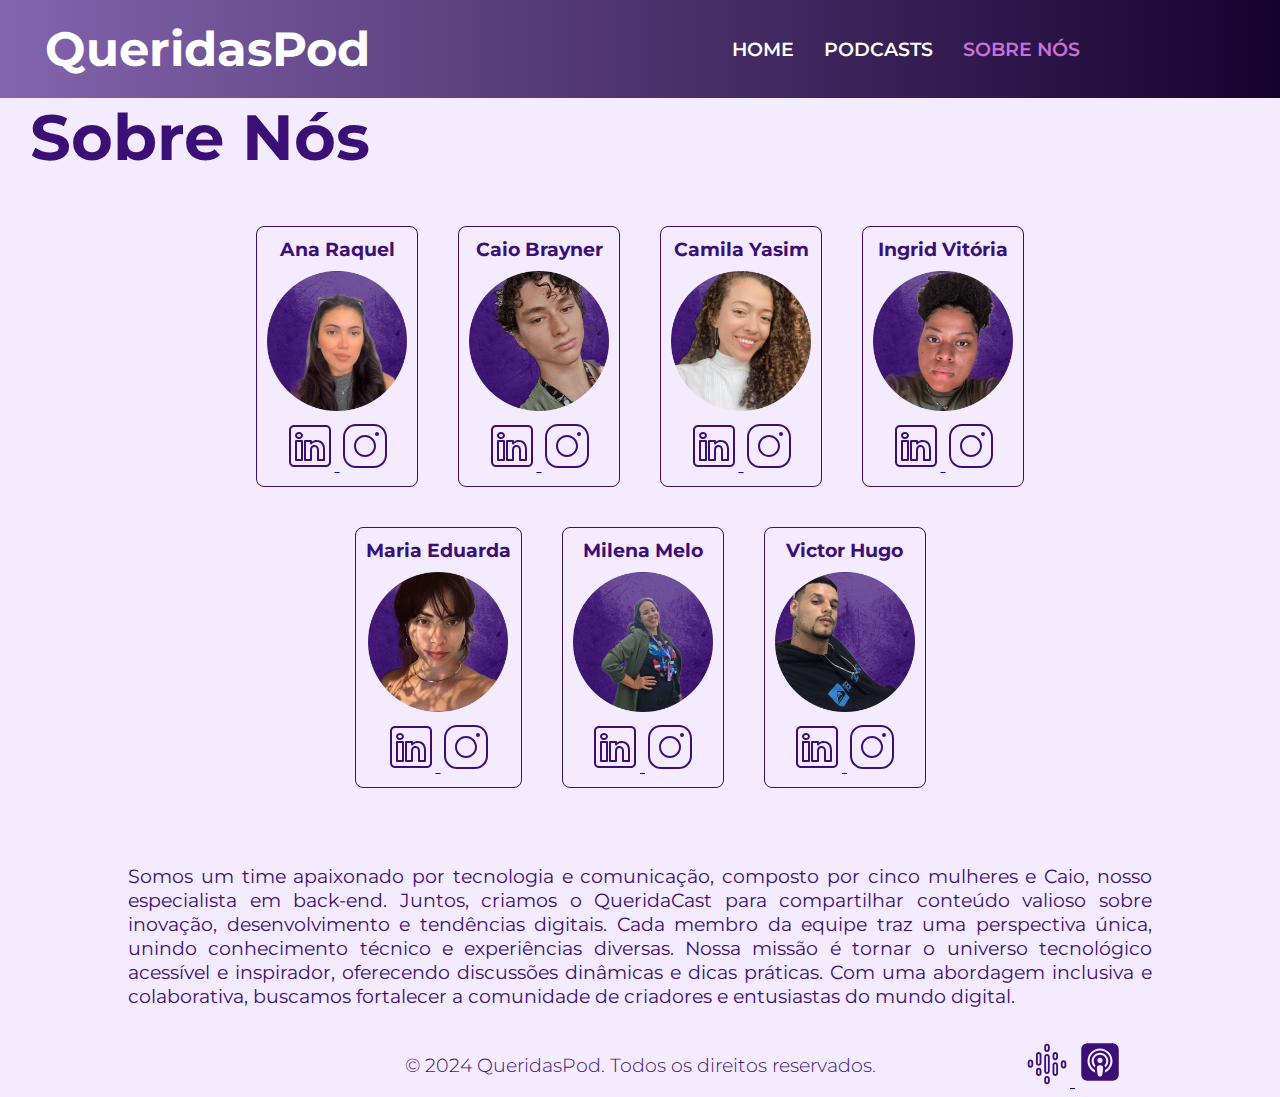
==== pages/quemSomos.html @ c9cfd18b "páginas finalizadas" ====
<!DOCTYPE html>
<html lang="en">
<head>
    <meta charset="UTF-8">
    <meta name="viewport" content="width=device-width, initial-scale=1.0">
    <link rel="stylesheet" href="./podcasts/style.css">
    <link rel="preconnect" href="https://fonts.googleapis.com">
    <link rel="preconnect" href="https://fonts.gstatic.com" crossorigin>
    <link href="https://fonts.googleapis.com/css2?family=Montserrat:ital,wght@0,100..900;1,100..900&display=swap" rel="stylesheet">
    <title>SobreNós</title>
</head>
<body>
    <header>
        <div class="headerTitle">
            <h1>QueridasPod</h1>
            <div class="navbar">
                <nav>
                    <ul>
                        <li><a href="../index.html">HOME</a></li>
                        <li><a href="./podcasts/podcasts.html">PODCASTS</a></li>
                        <li><a href="./quemSomos.html" id="selecionado">SOBRE NÓS</a></li>
                    </ul>                   
                </nav>
            </div>
        </div>
    </header>
    <div class="content">
        <h1>Sobre Nós</h1>
        <div class="profile">
            <div class="profile-line">
                <section class="personal">
                    <h4>Ana Raquel</h4>
                    <img src="../img/Ana.png" alt="Mulher de cabelos escuros lisos, comleve sorriso e olhos castanhos">
                    <div class="redes-sociais">
                        <a href="#">
                            <svg xmlns="http://www.w3.org/2000/svg"  viewBox="0 0 50 50" width="50px" height="50px">
                                <path d="M 9 4 C 6.2504839 4 4 6.2504839 4 9 L 4 41 C 4 43.749516 6.2504839 46 9 46 L 41 46 C 43.749516 46 46 43.749516 46 41 L 46 9 C 46 6.2504839 43.749516 4 41 4 L 9 4 z M 9 6 L 41 6 C 42.668484 6 44 7.3315161 44 9 L 44 41 C 44 42.668484 42.668484 44 41 44 L 9 44 C 7.3315161 44 6 42.668484 6 41 L 6 9 C 6 7.3315161 7.3315161 6 9 6 z M 14 11.011719 C 12.904779 11.011719 11.919219 11.339079 11.189453 11.953125 C 10.459687 12.567171 10.011719 13.484511 10.011719 14.466797 C 10.011719 16.333977 11.631285 17.789609 13.691406 17.933594 A 0.98809878 0.98809878 0 0 0 13.695312 17.935547 A 0.98809878 0.98809878 0 0 0 14 17.988281 C 16.27301 17.988281 17.988281 16.396083 17.988281 14.466797 A 0.98809878 0.98809878 0 0 0 17.986328 14.414062 C 17.884577 12.513831 16.190443 11.011719 14 11.011719 z M 14 12.988281 C 15.392231 12.988281 15.94197 13.610038 16.001953 14.492188 C 15.989803 15.348434 15.460091 16.011719 14 16.011719 C 12.614594 16.011719 11.988281 15.302225 11.988281 14.466797 C 11.988281 14.049083 12.140703 13.734298 12.460938 13.464844 C 12.78117 13.19539 13.295221 12.988281 14 12.988281 z M 11 19 A 1.0001 1.0001 0 0 0 10 20 L 10 39 A 1.0001 1.0001 0 0 0 11 40 L 17 40 A 1.0001 1.0001 0 0 0 18 39 L 18 33.134766 L 18 20 A 1.0001 1.0001 0 0 0 17 19 L 11 19 z M 20 19 A 1.0001 1.0001 0 0 0 19 20 L 19 39 A 1.0001 1.0001 0 0 0 20 40 L 26 40 A 1.0001 1.0001 0 0 0 27 39 L 27 29 C 27 28.170333 27.226394 27.345035 27.625 26.804688 C 28.023606 26.264339 28.526466 25.940057 29.482422 25.957031 C 30.468166 25.973981 30.989999 26.311669 31.384766 26.841797 C 31.779532 27.371924 32 28.166667 32 29 L 32 39 A 1.0001 1.0001 0 0 0 33 40 L 39 40 A 1.0001 1.0001 0 0 0 40 39 L 40 28.261719 C 40 25.300181 39.122788 22.95433 37.619141 21.367188 C 36.115493 19.780044 34.024172 19 31.8125 19 C 29.710483 19 28.110853 19.704889 27 20.423828 L 27 20 A 1.0001 1.0001 0 0 0 26 19 L 20 19 z M 12 21 L 16 21 L 16 33.134766 L 16 38 L 12 38 L 12 21 z M 21 21 L 25 21 L 25 22.560547 A 1.0001 1.0001 0 0 0 26.798828 23.162109 C 26.798828 23.162109 28.369194 21 31.8125 21 C 33.565828 21 35.069366 21.582581 36.167969 22.742188 C 37.266572 23.901794 38 25.688257 38 28.261719 L 38 38 L 34 38 L 34 29 C 34 27.833333 33.720468 26.627107 32.990234 25.646484 C 32.260001 24.665862 31.031834 23.983076 29.517578 23.957031 C 27.995534 23.930001 26.747519 24.626988 26.015625 25.619141 C 25.283731 26.611293 25 27.829667 25 29 L 25 38 L 21 38 L 21 21 z"/>
                            </svg>
                        </a>
                        <a href="#">
                            <svg xmlns="http://www.w3.org/2000/svg"  viewBox="0 0 50 50" width="50px" height="50px">
                                <path d="M 16 3 C 8.8324839 3 3 8.8324839 3 16 L 3 34 C 3 41.167516 8.8324839 47 16 47 L 34 47 C 41.167516 47 47 41.167516 47 34 L 47 16 C 47 8.8324839 41.167516 3 34 3 L 16 3 z M 16 5 L 34 5 C 40.086484 5 45 9.9135161 45 16 L 45 34 C 45 40.086484 40.086484 45 34 45 L 16 45 C 9.9135161 45 5 40.086484 5 34 L 5 16 C 5 9.9135161 9.9135161 5 16 5 z M 37 11 A 2 2 0 0 0 35 13 A 2 2 0 0 0 37 15 A 2 2 0 0 0 39 13 A 2 2 0 0 0 37 11 z M 25 14 C 18.936712 14 14 18.936712 14 25 C 14 31.063288 18.936712 36 25 36 C 31.063288 36 36 31.063288 36 25 C 36 18.936712 31.063288 14 25 14 z M 25 16 C 29.982407 16 34 20.017593 34 25 C 34 29.982407 29.982407 34 25 34 C 20.017593 34 16 29.982407 16 25 C 16 20.017593 20.017593 16 25 16 z"/>
                            </svg>
                        </a>
                    </div>
                </section>
                <section class="personal">
                    <h4>Caio Brayner</h4>
                    <img src="../img/caio.png" alt="homem branco, de cabelos cacheados loiros e olhos castanhos mel">
                    <div class="redes-sociais">
                        <a href="#">
                            <svg xmlns="http://www.w3.org/2000/svg"  viewBox="0 0 50 50" width="50px" height="50px">
                                <path d="M 9 4 C 6.2504839 4 4 6.2504839 4 9 L 4 41 C 4 43.749516 6.2504839 46 9 46 L 41 46 C 43.749516 46 46 43.749516 46 41 L 46 9 C 46 6.2504839 43.749516 4 41 4 L 9 4 z M 9 6 L 41 6 C 42.668484 6 44 7.3315161 44 9 L 44 41 C 44 42.668484 42.668484 44 41 44 L 9 44 C 7.3315161 44 6 42.668484 6 41 L 6 9 C 6 7.3315161 7.3315161 6 9 6 z M 14 11.011719 C 12.904779 11.011719 11.919219 11.339079 11.189453 11.953125 C 10.459687 12.567171 10.011719 13.484511 10.011719 14.466797 C 10.011719 16.333977 11.631285 17.789609 13.691406 17.933594 A 0.98809878 0.98809878 0 0 0 13.695312 17.935547 A 0.98809878 0.98809878 0 0 0 14 17.988281 C 16.27301 17.988281 17.988281 16.396083 17.988281 14.466797 A 0.98809878 0.98809878 0 0 0 17.986328 14.414062 C 17.884577 12.513831 16.190443 11.011719 14 11.011719 z M 14 12.988281 C 15.392231 12.988281 15.94197 13.610038 16.001953 14.492188 C 15.989803 15.348434 15.460091 16.011719 14 16.011719 C 12.614594 16.011719 11.988281 15.302225 11.988281 14.466797 C 11.988281 14.049083 12.140703 13.734298 12.460938 13.464844 C 12.78117 13.19539 13.295221 12.988281 14 12.988281 z M 11 19 A 1.0001 1.0001 0 0 0 10 20 L 10 39 A 1.0001 1.0001 0 0 0 11 40 L 17 40 A 1.0001 1.0001 0 0 0 18 39 L 18 33.134766 L 18 20 A 1.0001 1.0001 0 0 0 17 19 L 11 19 z M 20 19 A 1.0001 1.0001 0 0 0 19 20 L 19 39 A 1.0001 1.0001 0 0 0 20 40 L 26 40 A 1.0001 1.0001 0 0 0 27 39 L 27 29 C 27 28.170333 27.226394 27.345035 27.625 26.804688 C 28.023606 26.264339 28.526466 25.940057 29.482422 25.957031 C 30.468166 25.973981 30.989999 26.311669 31.384766 26.841797 C 31.779532 27.371924 32 28.166667 32 29 L 32 39 A 1.0001 1.0001 0 0 0 33 40 L 39 40 A 1.0001 1.0001 0 0 0 40 39 L 40 28.261719 C 40 25.300181 39.122788 22.95433 37.619141 21.367188 C 36.115493 19.780044 34.024172 19 31.8125 19 C 29.710483 19 28.110853 19.704889 27 20.423828 L 27 20 A 1.0001 1.0001 0 0 0 26 19 L 20 19 z M 12 21 L 16 21 L 16 33.134766 L 16 38 L 12 38 L 12 21 z M 21 21 L 25 21 L 25 22.560547 A 1.0001 1.0001 0 0 0 26.798828 23.162109 C 26.798828 23.162109 28.369194 21 31.8125 21 C 33.565828 21 35.069366 21.582581 36.167969 22.742188 C 37.266572 23.901794 38 25.688257 38 28.261719 L 38 38 L 34 38 L 34 29 C 34 27.833333 33.720468 26.627107 32.990234 25.646484 C 32.260001 24.665862 31.031834 23.983076 29.517578 23.957031 C 27.995534 23.930001 26.747519 24.626988 26.015625 25.619141 C 25.283731 26.611293 25 27.829667 25 29 L 25 38 L 21 38 L 21 21 z"/>
                            </svg>
                        </a>
                        <a href="#">
                            <svg xmlns="http://www.w3.org/2000/svg"  viewBox="0 0 50 50" width="50px" height="50px">
                                <path d="M 16 3 C 8.8324839 3 3 8.8324839 3 16 L 3 34 C 3 41.167516 8.8324839 47 16 47 L 34 47 C 41.167516 47 47 41.167516 47 34 L 47 16 C 47 8.8324839 41.167516 3 34 3 L 16 3 z M 16 5 L 34 5 C 40.086484 5 45 9.9135161 45 16 L 45 34 C 45 40.086484 40.086484 45 34 45 L 16 45 C 9.9135161 45 5 40.086484 5 34 L 5 16 C 5 9.9135161 9.9135161 5 16 5 z M 37 11 A 2 2 0 0 0 35 13 A 2 2 0 0 0 37 15 A 2 2 0 0 0 39 13 A 2 2 0 0 0 37 11 z M 25 14 C 18.936712 14 14 18.936712 14 25 C 14 31.063288 18.936712 36 25 36 C 31.063288 36 36 31.063288 36 25 C 36 18.936712 31.063288 14 25 14 z M 25 16 C 29.982407 16 34 20.017593 34 25 C 34 29.982407 29.982407 34 25 34 C 20.017593 34 16 29.982407 16 25 C 16 20.017593 20.017593 16 25 16 z"/>
                            </svg>
                        </a>
                    </div>
                </section>
                <section class="personal">
                    <h4>Camila Yasim</h4>
                    <img src="../img/Camaila.png" alt="mulher branca, cabelos loiros cacheados e olhos castanhos">
                    <div class="redes-sociais">
                        <a href="#">
                            <svg xmlns="http://www.w3.org/2000/svg"  viewBox="0 0 50 50" width="50px" height="50px">
                                <path d="M 9 4 C 6.2504839 4 4 6.2504839 4 9 L 4 41 C 4 43.749516 6.2504839 46 9 46 L 41 46 C 43.749516 46 46 43.749516 46 41 L 46 9 C 46 6.2504839 43.749516 4 41 4 L 9 4 z M 9 6 L 41 6 C 42.668484 6 44 7.3315161 44 9 L 44 41 C 44 42.668484 42.668484 44 41 44 L 9 44 C 7.3315161 44 6 42.668484 6 41 L 6 9 C 6 7.3315161 7.3315161 6 9 6 z M 14 11.011719 C 12.904779 11.011719 11.919219 11.339079 11.189453 11.953125 C 10.459687 12.567171 10.011719 13.484511 10.011719 14.466797 C 10.011719 16.333977 11.631285 17.789609 13.691406 17.933594 A 0.98809878 0.98809878 0 0 0 13.695312 17.935547 A 0.98809878 0.98809878 0 0 0 14 17.988281 C 16.27301 17.988281 17.988281 16.396083 17.988281 14.466797 A 0.98809878 0.98809878 0 0 0 17.986328 14.414062 C 17.884577 12.513831 16.190443 11.011719 14 11.011719 z M 14 12.988281 C 15.392231 12.988281 15.94197 13.610038 16.001953 14.492188 C 15.989803 15.348434 15.460091 16.011719 14 16.011719 C 12.614594 16.011719 11.988281 15.302225 11.988281 14.466797 C 11.988281 14.049083 12.140703 13.734298 12.460938 13.464844 C 12.78117 13.19539 13.295221 12.988281 14 12.988281 z M 11 19 A 1.0001 1.0001 0 0 0 10 20 L 10 39 A 1.0001 1.0001 0 0 0 11 40 L 17 40 A 1.0001 1.0001 0 0 0 18 39 L 18 33.134766 L 18 20 A 1.0001 1.0001 0 0 0 17 19 L 11 19 z M 20 19 A 1.0001 1.0001 0 0 0 19 20 L 19 39 A 1.0001 1.0001 0 0 0 20 40 L 26 40 A 1.0001 1.0001 0 0 0 27 39 L 27 29 C 27 28.170333 27.226394 27.345035 27.625 26.804688 C 28.023606 26.264339 28.526466 25.940057 29.482422 25.957031 C 30.468166 25.973981 30.989999 26.311669 31.384766 26.841797 C 31.779532 27.371924 32 28.166667 32 29 L 32 39 A 1.0001 1.0001 0 0 0 33 40 L 39 40 A 1.0001 1.0001 0 0 0 40 39 L 40 28.261719 C 40 25.300181 39.122788 22.95433 37.619141 21.367188 C 36.115493 19.780044 34.024172 19 31.8125 19 C 29.710483 19 28.110853 19.704889 27 20.423828 L 27 20 A 1.0001 1.0001 0 0 0 26 19 L 20 19 z M 12 21 L 16 21 L 16 33.134766 L 16 38 L 12 38 L 12 21 z M 21 21 L 25 21 L 25 22.560547 A 1.0001 1.0001 0 0 0 26.798828 23.162109 C 26.798828 23.162109 28.369194 21 31.8125 21 C 33.565828 21 35.069366 21.582581 36.167969 22.742188 C 37.266572 23.901794 38 25.688257 38 28.261719 L 38 38 L 34 38 L 34 29 C 34 27.833333 33.720468 26.627107 32.990234 25.646484 C 32.260001 24.665862 31.031834 23.983076 29.517578 23.957031 C 27.995534 23.930001 26.747519 24.626988 26.015625 25.619141 C 25.283731 26.611293 25 27.829667 25 29 L 25 38 L 21 38 L 21 21 z"/>
                            </svg>
                        </a>
                        <a href="#">
                            <svg xmlns="http://www.w3.org/2000/svg"  viewBox="0 0 50 50" width="50px" height="50px">
                                <path d="M 16 3 C 8.8324839 3 3 8.8324839 3 16 L 3 34 C 3 41.167516 8.8324839 47 16 47 L 34 47 C 41.167516 47 47 41.167516 47 34 L 47 16 C 47 8.8324839 41.167516 3 34 3 L 16 3 z M 16 5 L 34 5 C 40.086484 5 45 9.9135161 45 16 L 45 34 C 45 40.086484 40.086484 45 34 45 L 16 45 C 9.9135161 45 5 40.086484 5 34 L 5 16 C 5 9.9135161 9.9135161 5 16 5 z M 37 11 A 2 2 0 0 0 35 13 A 2 2 0 0 0 37 15 A 2 2 0 0 0 39 13 A 2 2 0 0 0 37 11 z M 25 14 C 18.936712 14 14 18.936712 14 25 C 14 31.063288 18.936712 36 25 36 C 31.063288 36 36 31.063288 36 25 C 36 18.936712 31.063288 14 25 14 z M 25 16 C 29.982407 16 34 20.017593 34 25 C 34 29.982407 29.982407 34 25 34 C 20.017593 34 16 29.982407 16 25 C 16 20.017593 20.017593 16 25 16 z"/>
                            </svg>
                        </a>
                    </div>
                </section>
                <section class="personal">
                    <h4>Ingrid Vitória</h4>
                    <img src="../img/Ingrid.png" alt="Mulher negra de cabelos cacheados pretos, olhos castanhos ">
                    <div class="redes-sociais">
                        <a href="#">
                            <svg xmlns="http://www.w3.org/2000/svg"  viewBox="0 0 50 50" width="50px" height="50px">
                                <path d="M 9 4 C 6.2504839 4 4 6.2504839 4 9 L 4 41 C 4 43.749516 6.2504839 46 9 46 L 41 46 C 43.749516 46 46 43.749516 46 41 L 46 9 C 46 6.2504839 43.749516 4 41 4 L 9 4 z M 9 6 L 41 6 C 42.668484 6 44 7.3315161 44 9 L 44 41 C 44 42.668484 42.668484 44 41 44 L 9 44 C 7.3315161 44 6 42.668484 6 41 L 6 9 C 6 7.3315161 7.3315161 6 9 6 z M 14 11.011719 C 12.904779 11.011719 11.919219 11.339079 11.189453 11.953125 C 10.459687 12.567171 10.011719 13.484511 10.011719 14.466797 C 10.011719 16.333977 11.631285 17.789609 13.691406 17.933594 A 0.98809878 0.98809878 0 0 0 13.695312 17.935547 A 0.98809878 0.98809878 0 0 0 14 17.988281 C 16.27301 17.988281 17.988281 16.396083 17.988281 14.466797 A 0.98809878 0.98809878 0 0 0 17.986328 14.414062 C 17.884577 12.513831 16.190443 11.011719 14 11.011719 z M 14 12.988281 C 15.392231 12.988281 15.94197 13.610038 16.001953 14.492188 C 15.989803 15.348434 15.460091 16.011719 14 16.011719 C 12.614594 16.011719 11.988281 15.302225 11.988281 14.466797 C 11.988281 14.049083 12.140703 13.734298 12.460938 13.464844 C 12.78117 13.19539 13.295221 12.988281 14 12.988281 z M 11 19 A 1.0001 1.0001 0 0 0 10 20 L 10 39 A 1.0001 1.0001 0 0 0 11 40 L 17 40 A 1.0001 1.0001 0 0 0 18 39 L 18 33.134766 L 18 20 A 1.0001 1.0001 0 0 0 17 19 L 11 19 z M 20 19 A 1.0001 1.0001 0 0 0 19 20 L 19 39 A 1.0001 1.0001 0 0 0 20 40 L 26 40 A 1.0001 1.0001 0 0 0 27 39 L 27 29 C 27 28.170333 27.226394 27.345035 27.625 26.804688 C 28.023606 26.264339 28.526466 25.940057 29.482422 25.957031 C 30.468166 25.973981 30.989999 26.311669 31.384766 26.841797 C 31.779532 27.371924 32 28.166667 32 29 L 32 39 A 1.0001 1.0001 0 0 0 33 40 L 39 40 A 1.0001 1.0001 0 0 0 40 39 L 40 28.261719 C 40 25.300181 39.122788 22.95433 37.619141 21.367188 C 36.115493 19.780044 34.024172 19 31.8125 19 C 29.710483 19 28.110853 19.704889 27 20.423828 L 27 20 A 1.0001 1.0001 0 0 0 26 19 L 20 19 z M 12 21 L 16 21 L 16 33.134766 L 16 38 L 12 38 L 12 21 z M 21 21 L 25 21 L 25 22.560547 A 1.0001 1.0001 0 0 0 26.798828 23.162109 C 26.798828 23.162109 28.369194 21 31.8125 21 C 33.565828 21 35.069366 21.582581 36.167969 22.742188 C 37.266572 23.901794 38 25.688257 38 28.261719 L 38 38 L 34 38 L 34 29 C 34 27.833333 33.720468 26.627107 32.990234 25.646484 C 32.260001 24.665862 31.031834 23.983076 29.517578 23.957031 C 27.995534 23.930001 26.747519 24.626988 26.015625 25.619141 C 25.283731 26.611293 25 27.829667 25 29 L 25 38 L 21 38 L 21 21 z"/>
                            </svg>
                        </a>
                        <a href="#">
                            <svg xmlns="http://www.w3.org/2000/svg"  viewBox="0 0 50 50" width="50px" height="50px">
                                <path d="M 16 3 C 8.8324839 3 3 8.8324839 3 16 L 3 34 C 3 41.167516 8.8324839 47 16 47 L 34 47 C 41.167516 47 47 41.167516 47 34 L 47 16 C 47 8.8324839 41.167516 3 34 3 L 16 3 z M 16 5 L 34 5 C 40.086484 5 45 9.9135161 45 16 L 45 34 C 45 40.086484 40.086484 45 34 45 L 16 45 C 9.9135161 45 5 40.086484 5 34 L 5 16 C 5 9.9135161 9.9135161 5 16 5 z M 37 11 A 2 2 0 0 0 35 13 A 2 2 0 0 0 37 15 A 2 2 0 0 0 39 13 A 2 2 0 0 0 37 11 z M 25 14 C 18.936712 14 14 18.936712 14 25 C 14 31.063288 18.936712 36 25 36 C 31.063288 36 36 31.063288 36 25 C 36 18.936712 31.063288 14 25 14 z M 25 16 C 29.982407 16 34 20.017593 34 25 C 34 29.982407 29.982407 34 25 34 C 20.017593 34 16 29.982407 16 25 C 16 20.017593 20.017593 16 25 16 z"/>
                            </svg>
                        </a>
                    </div>
                </section>
            </div>
            <div class="profile-line">
                <section class="personal">
                    <h4>Maria Eduarda</h4>
                    <img src="../img/Duda.png" alt="Mulher de cabelos escuros lisos, com leve sorriso e olhos castanhos">
                    <div class="redes-sociais">
                        <a href="#">
                            <svg xmlns="http://www.w3.org/2000/svg"  viewBox="0 0 50 50" width="50px" height="50px">
                                <path d="M 9 4 C 6.2504839 4 4 6.2504839 4 9 L 4 41 C 4 43.749516 6.2504839 46 9 46 L 41 46 C 43.749516 46 46 43.749516 46 41 L 46 9 C 46 6.2504839 43.749516 4 41 4 L 9 4 z M 9 6 L 41 6 C 42.668484 6 44 7.3315161 44 9 L 44 41 C 44 42.668484 42.668484 44 41 44 L 9 44 C 7.3315161 44 6 42.668484 6 41 L 6 9 C 6 7.3315161 7.3315161 6 9 6 z M 14 11.011719 C 12.904779 11.011719 11.919219 11.339079 11.189453 11.953125 C 10.459687 12.567171 10.011719 13.484511 10.011719 14.466797 C 10.011719 16.333977 11.631285 17.789609 13.691406 17.933594 A 0.98809878 0.98809878 0 0 0 13.695312 17.935547 A 0.98809878 0.98809878 0 0 0 14 17.988281 C 16.27301 17.988281 17.988281 16.396083 17.988281 14.466797 A 0.98809878 0.98809878 0 0 0 17.986328 14.414062 C 17.884577 12.513831 16.190443 11.011719 14 11.011719 z M 14 12.988281 C 15.392231 12.988281 15.94197 13.610038 16.001953 14.492188 C 15.989803 15.348434 15.460091 16.011719 14 16.011719 C 12.614594 16.011719 11.988281 15.302225 11.988281 14.466797 C 11.988281 14.049083 12.140703 13.734298 12.460938 13.464844 C 12.78117 13.19539 13.295221 12.988281 14 12.988281 z M 11 19 A 1.0001 1.0001 0 0 0 10 20 L 10 39 A 1.0001 1.0001 0 0 0 11 40 L 17 40 A 1.0001 1.0001 0 0 0 18 39 L 18 33.134766 L 18 20 A 1.0001 1.0001 0 0 0 17 19 L 11 19 z M 20 19 A 1.0001 1.0001 0 0 0 19 20 L 19 39 A 1.0001 1.0001 0 0 0 20 40 L 26 40 A 1.0001 1.0001 0 0 0 27 39 L 27 29 C 27 28.170333 27.226394 27.345035 27.625 26.804688 C 28.023606 26.264339 28.526466 25.940057 29.482422 25.957031 C 30.468166 25.973981 30.989999 26.311669 31.384766 26.841797 C 31.779532 27.371924 32 28.166667 32 29 L 32 39 A 1.0001 1.0001 0 0 0 33 40 L 39 40 A 1.0001 1.0001 0 0 0 40 39 L 40 28.261719 C 40 25.300181 39.122788 22.95433 37.619141 21.367188 C 36.115493 19.780044 34.024172 19 31.8125 19 C 29.710483 19 28.110853 19.704889 27 20.423828 L 27 20 A 1.0001 1.0001 0 0 0 26 19 L 20 19 z M 12 21 L 16 21 L 16 33.134766 L 16 38 L 12 38 L 12 21 z M 21 21 L 25 21 L 25 22.560547 A 1.0001 1.0001 0 0 0 26.798828 23.162109 C 26.798828 23.162109 28.369194 21 31.8125 21 C 33.565828 21 35.069366 21.582581 36.167969 22.742188 C 37.266572 23.901794 38 25.688257 38 28.261719 L 38 38 L 34 38 L 34 29 C 34 27.833333 33.720468 26.627107 32.990234 25.646484 C 32.260001 24.665862 31.031834 23.983076 29.517578 23.957031 C 27.995534 23.930001 26.747519 24.626988 26.015625 25.619141 C 25.283731 26.611293 25 27.829667 25 29 L 25 38 L 21 38 L 21 21 z"/>
                            </svg>
                        </a>
                        <a href="#">
                            <svg xmlns="http://www.w3.org/2000/svg"  viewBox="0 0 50 50" width="50px" height="50px">
                                <path d="M 16 3 C 8.8324839 3 3 8.8324839 3 16 L 3 34 C 3 41.167516 8.8324839 47 16 47 L 34 47 C 41.167516 47 47 41.167516 47 34 L 47 16 C 47 8.8324839 41.167516 3 34 3 L 16 3 z M 16 5 L 34 5 C 40.086484 5 45 9.9135161 45 16 L 45 34 C 45 40.086484 40.086484 45 34 45 L 16 45 C 9.9135161 45 5 40.086484 5 34 L 5 16 C 5 9.9135161 9.9135161 5 16 5 z M 37 11 A 2 2 0 0 0 35 13 A 2 2 0 0 0 37 15 A 2 2 0 0 0 39 13 A 2 2 0 0 0 37 11 z M 25 14 C 18.936712 14 14 18.936712 14 25 C 14 31.063288 18.936712 36 25 36 C 31.063288 36 36 31.063288 36 25 C 36 18.936712 31.063288 14 25 14 z M 25 16 C 29.982407 16 34 20.017593 34 25 C 34 29.982407 29.982407 34 25 34 C 20.017593 34 16 29.982407 16 25 C 16 20.017593 20.017593 16 25 16 z"/>
                            </svg>
                        </a>
                    </div>
                </section>
                <section class="personal">
                    <h4>Milena Melo</h4>
                    <img src="../img/Milena.png" alt="Mulher de cabelos escuros lisos, comleve sorriso e olhos castanhos">
                    <div class="redes-sociais">
                        <a href="#">
                            <svg xmlns="http://www.w3.org/2000/svg"  viewBox="0 0 50 50" width="50px" height="50px">
                                <path d="M 9 4 C 6.2504839 4 4 6.2504839 4 9 L 4 41 C 4 43.749516 6.2504839 46 9 46 L 41 46 C 43.749516 46 46 43.749516 46 41 L 46 9 C 46 6.2504839 43.749516 4 41 4 L 9 4 z M 9 6 L 41 6 C 42.668484 6 44 7.3315161 44 9 L 44 41 C 44 42.668484 42.668484 44 41 44 L 9 44 C 7.3315161 44 6 42.668484 6 41 L 6 9 C 6 7.3315161 7.3315161 6 9 6 z M 14 11.011719 C 12.904779 11.011719 11.919219 11.339079 11.189453 11.953125 C 10.459687 12.567171 10.011719 13.484511 10.011719 14.466797 C 10.011719 16.333977 11.631285 17.789609 13.691406 17.933594 A 0.98809878 0.98809878 0 0 0 13.695312 17.935547 A 0.98809878 0.98809878 0 0 0 14 17.988281 C 16.27301 17.988281 17.988281 16.396083 17.988281 14.466797 A 0.98809878 0.98809878 0 0 0 17.986328 14.414062 C 17.884577 12.513831 16.190443 11.011719 14 11.011719 z M 14 12.988281 C 15.392231 12.988281 15.94197 13.610038 16.001953 14.492188 C 15.989803 15.348434 15.460091 16.011719 14 16.011719 C 12.614594 16.011719 11.988281 15.302225 11.988281 14.466797 C 11.988281 14.049083 12.140703 13.734298 12.460938 13.464844 C 12.78117 13.19539 13.295221 12.988281 14 12.988281 z M 11 19 A 1.0001 1.0001 0 0 0 10 20 L 10 39 A 1.0001 1.0001 0 0 0 11 40 L 17 40 A 1.0001 1.0001 0 0 0 18 39 L 18 33.134766 L 18 20 A 1.0001 1.0001 0 0 0 17 19 L 11 19 z M 20 19 A 1.0001 1.0001 0 0 0 19 20 L 19 39 A 1.0001 1.0001 0 0 0 20 40 L 26 40 A 1.0001 1.0001 0 0 0 27 39 L 27 29 C 27 28.170333 27.226394 27.345035 27.625 26.804688 C 28.023606 26.264339 28.526466 25.940057 29.482422 25.957031 C 30.468166 25.973981 30.989999 26.311669 31.384766 26.841797 C 31.779532 27.371924 32 28.166667 32 29 L 32 39 A 1.0001 1.0001 0 0 0 33 40 L 39 40 A 1.0001 1.0001 0 0 0 40 39 L 40 28.261719 C 40 25.300181 39.122788 22.95433 37.619141 21.367188 C 36.115493 19.780044 34.024172 19 31.8125 19 C 29.710483 19 28.110853 19.704889 27 20.423828 L 27 20 A 1.0001 1.0001 0 0 0 26 19 L 20 19 z M 12 21 L 16 21 L 16 33.134766 L 16 38 L 12 38 L 12 21 z M 21 21 L 25 21 L 25 22.560547 A 1.0001 1.0001 0 0 0 26.798828 23.162109 C 26.798828 23.162109 28.369194 21 31.8125 21 C 33.565828 21 35.069366 21.582581 36.167969 22.742188 C 37.266572 23.901794 38 25.688257 38 28.261719 L 38 38 L 34 38 L 34 29 C 34 27.833333 33.720468 26.627107 32.990234 25.646484 C 32.260001 24.665862 31.031834 23.983076 29.517578 23.957031 C 27.995534 23.930001 26.747519 24.626988 26.015625 25.619141 C 25.283731 26.611293 25 27.829667 25 29 L 25 38 L 21 38 L 21 21 z"/>
                            </svg>
                        </a>
                        <a href="#">
                            <svg xmlns="http://www.w3.org/2000/svg"  viewBox="0 0 50 50" width="50px" height="50px">
                                <path d="M 16 3 C 8.8324839 3 3 8.8324839 3 16 L 3 34 C 3 41.167516 8.8324839 47 16 47 L 34 47 C 41.167516 47 47 41.167516 47 34 L 47 16 C 47 8.8324839 41.167516 3 34 3 L 16 3 z M 16 5 L 34 5 C 40.086484 5 45 9.9135161 45 16 L 45 34 C 45 40.086484 40.086484 45 34 45 L 16 45 C 9.9135161 45 5 40.086484 5 34 L 5 16 C 5 9.9135161 9.9135161 5 16 5 z M 37 11 A 2 2 0 0 0 35 13 A 2 2 0 0 0 37 15 A 2 2 0 0 0 39 13 A 2 2 0 0 0 37 11 z M 25 14 C 18.936712 14 14 18.936712 14 25 C 14 31.063288 18.936712 36 25 36 C 31.063288 36 36 31.063288 36 25 C 36 18.936712 31.063288 14 25 14 z M 25 16 C 29.982407 16 34 20.017593 34 25 C 34 29.982407 29.982407 34 25 34 C 20.017593 34 16 29.982407 16 25 C 16 20.017593 20.017593 16 25 16 z"/>
                            </svg>
                        </a>
                    </div>
                </section>
                <section class="personal">
                    <h4>Victor Hugo</h4>
                    <img src="../img/Victor.png" alt="Mulher de cabelos escuros lisos, comleve sorriso e olhos castanhos">
                    <div class="redes-sociais">
                        <a href="#">
                            <svg xmlns="http://www.w3.org/2000/svg"  viewBox="0 0 50 50" width="50px" height="50px">
                                <path d="M 9 4 C 6.2504839 4 4 6.2504839 4 9 L 4 41 C 4 43.749516 6.2504839 46 9 46 L 41 46 C 43.749516 46 46 43.749516 46 41 L 46 9 C 46 6.2504839 43.749516 4 41 4 L 9 4 z M 9 6 L 41 6 C 42.668484 6 44 7.3315161 44 9 L 44 41 C 44 42.668484 42.668484 44 41 44 L 9 44 C 7.3315161 44 6 42.668484 6 41 L 6 9 C 6 7.3315161 7.3315161 6 9 6 z M 14 11.011719 C 12.904779 11.011719 11.919219 11.339079 11.189453 11.953125 C 10.459687 12.567171 10.011719 13.484511 10.011719 14.466797 C 10.011719 16.333977 11.631285 17.789609 13.691406 17.933594 A 0.98809878 0.98809878 0 0 0 13.695312 17.935547 A 0.98809878 0.98809878 0 0 0 14 17.988281 C 16.27301 17.988281 17.988281 16.396083 17.988281 14.466797 A 0.98809878 0.98809878 0 0 0 17.986328 14.414062 C 17.884577 12.513831 16.190443 11.011719 14 11.011719 z M 14 12.988281 C 15.392231 12.988281 15.94197 13.610038 16.001953 14.492188 C 15.989803 15.348434 15.460091 16.011719 14 16.011719 C 12.614594 16.011719 11.988281 15.302225 11.988281 14.466797 C 11.988281 14.049083 12.140703 13.734298 12.460938 13.464844 C 12.78117 13.19539 13.295221 12.988281 14 12.988281 z M 11 19 A 1.0001 1.0001 0 0 0 10 20 L 10 39 A 1.0001 1.0001 0 0 0 11 40 L 17 40 A 1.0001 1.0001 0 0 0 18 39 L 18 33.134766 L 18 20 A 1.0001 1.0001 0 0 0 17 19 L 11 19 z M 20 19 A 1.0001 1.0001 0 0 0 19 20 L 19 39 A 1.0001 1.0001 0 0 0 20 40 L 26 40 A 1.0001 1.0001 0 0 0 27 39 L 27 29 C 27 28.170333 27.226394 27.345035 27.625 26.804688 C 28.023606 26.264339 28.526466 25.940057 29.482422 25.957031 C 30.468166 25.973981 30.989999 26.311669 31.384766 26.841797 C 31.779532 27.371924 32 28.166667 32 29 L 32 39 A 1.0001 1.0001 0 0 0 33 40 L 39 40 A 1.0001 1.0001 0 0 0 40 39 L 40 28.261719 C 40 25.300181 39.122788 22.95433 37.619141 21.367188 C 36.115493 19.780044 34.024172 19 31.8125 19 C 29.710483 19 28.110853 19.704889 27 20.423828 L 27 20 A 1.0001 1.0001 0 0 0 26 19 L 20 19 z M 12 21 L 16 21 L 16 33.134766 L 16 38 L 12 38 L 12 21 z M 21 21 L 25 21 L 25 22.560547 A 1.0001 1.0001 0 0 0 26.798828 23.162109 C 26.798828 23.162109 28.369194 21 31.8125 21 C 33.565828 21 35.069366 21.582581 36.167969 22.742188 C 37.266572 23.901794 38 25.688257 38 28.261719 L 38 38 L 34 38 L 34 29 C 34 27.833333 33.720468 26.627107 32.990234 25.646484 C 32.260001 24.665862 31.031834 23.983076 29.517578 23.957031 C 27.995534 23.930001 26.747519 24.626988 26.015625 25.619141 C 25.283731 26.611293 25 27.829667 25 29 L 25 38 L 21 38 L 21 21 z"/>
                            </svg>
                        </a>
                        <a href="#">
                            <svg xmlns="http://www.w3.org/2000/svg"  viewBox="0 0 50 50" width="50px" height="50px">
                                <path d="M 16 3 C 8.8324839 3 3 8.8324839 3 16 L 3 34 C 3 41.167516 8.8324839 47 16 47 L 34 47 C 41.167516 47 47 41.167516 47 34 L 47 16 C 47 8.8324839 41.167516 3 34 3 L 16 3 z M 16 5 L 34 5 C 40.086484 5 45 9.9135161 45 16 L 45 34 C 45 40.086484 40.086484 45 34 45 L 16 45 C 9.9135161 45 5 40.086484 5 34 L 5 16 C 5 9.9135161 9.9135161 5 16 5 z M 37 11 A 2 2 0 0 0 35 13 A 2 2 0 0 0 37 15 A 2 2 0 0 0 39 13 A 2 2 0 0 0 37 11 z M 25 14 C 18.936712 14 14 18.936712 14 25 C 14 31.063288 18.936712 36 25 36 C 31.063288 36 36 31.063288 36 25 C 36 18.936712 31.063288 14 25 14 z M 25 16 C 29.982407 16 34 20.017593 34 25 C 34 29.982407 29.982407 34 25 34 C 20.017593 34 16 29.982407 16 25 C 16 20.017593 20.017593 16 25 16 z"/>
                            </svg>
                        </a>
                    </div>
                </section>
            </div>
        </div>
        <article>
            <p>Somos um time apaixonado por tecnologia e comunicação, composto por cinco mulheres e Caio, nosso especialista em back-end. Juntos, criamos o QueridaCast para compartilhar conteúdo valioso sobre inovação, desenvolvimento e tendências digitais. Cada membro da equipe traz uma perspectiva única, unindo conhecimento técnico e experiências diversas. Nossa missão é tornar o universo tecnológico acessível e inspirador, oferecendo discussões dinâmicas e dicas práticas. Com uma abordagem inclusiva e colaborativa, buscamos fortalecer a comunidade de criadores e entusiastas do mundo digital.</p>
        </article>
    </div>
    <footer>
        <p>&copy; 2024 QueridasPod. Todos os direitos reservados.</p>
        <picture>
            <a href="#">
                <svg xmlns="http://www.w3.org/2000/svg" xmlns:xlink="http://www.w3.org/1999/xlink" viewBox="0,0,256,256" width="46px" height="46px"  fill-rule="nonzero">
                    <g fill="#3c0f76" fill-rule="nonzero" stroke="none" stroke-width="1" stroke-linecap="butt" stroke-linejoin="miter" stroke-miterlimit="10" stroke-dasharray="" stroke-dashoffset="0" font-family="none" font-weight="none" font-size="none" text-anchor="none" style="mix-blend-mode: normal">
                        <g transform="scale(5.12,5.12)">
                            <path d="M25,3c-1.64497,0 -3,1.35503 -3,3v3c0,1.64497 1.35503,3 3,3c1.64497,0 3,-1.35503 3,-3v-3c0,-1.64497 -1.35503,-3 -3,-3zM25,5c0.56503,0 1,0.43497 1,1v3c0,0.56503 -0.43497,1 -1,1c-0.56503,0 -1,-0.43497 -1,-1v-3c0,-0.56503 0.43497,-1 1,-1zM16,12c-1.64497,0 -3,1.35503 -3,3v9c0,1.64497 1.35503,3 3,3c1.64497,0 3,-1.35503 3,-3v-9c0,-1.64497 -1.35503,-3 -3,-3zM34,12c-1.64497,0 -3,1.35503 -3,3v3c0,1.64497 1.35503,3 3,3c1.64497,0 3,-1.35503 3,-3v-3c0,-1.64497 -1.35503,-3 -3,-3zM16,14c0.56503,0 1,0.43497 1,1v9c0,0.56503 -0.43497,1 -1,1c-0.56503,0 -1,-0.43497 -1,-1v-9c0,-0.56503 0.43497,-1 1,-1zM25,14c-1.64497,0 -3,1.35503 -3,3v16c0,1.64497 1.35503,3 3,3c1.64497,0 3,-1.35503 3,-3v-16c0,-1.64497 -1.35503,-3 -3,-3zM34,14c0.56503,0 1,0.43497 1,1v3c0,0.56503 -0.43497,1 -1,1c-0.56503,0 -1,-0.43497 -1,-1v-3c0,-0.56503 0.43497,-1 1,-1zM25,16c0.56503,0 1,0.43497 1,1v16c0,0.56503 -0.43497,1 -1,1c-0.56503,0 -1,-0.43497 -1,-1v-16c0,-0.56503 0.43497,-1 1,-1zM7,20c-1.64497,0 -3,1.35503 -3,3v3c0,1.64497 1.35503,3 3,3c1.64497,0 3,-1.35503 3,-3v-3c0,-1.64497 -1.35503,-3 -3,-3zM43,21c-1.64497,0 -3,1.35503 -3,3v3c0,1.64497 1.35503,3 3,3c1.64497,0 3,-1.35503 3,-3v-3c0,-1.64497 -1.35503,-3 -3,-3zM7,22c0.56503,0 1,0.43497 1,1v3c0,0.56503 -0.43497,1 -1,1c-0.56503,0 -1,-0.43497 -1,-1v-3c0,-0.56503 0.43497,-1 1,-1zM34,23c-1.64497,0 -3,1.35503 -3,3v9c0,1.64497 1.35503,3 3,3c1.64497,0 3,-1.35503 3,-3v-9c0,-1.64497 -1.35503,-3 -3,-3zM43,23c0.56503,0 1,0.43497 1,1v3c0,0.56503 -0.43497,1 -1,1c-0.56503,0 -1,-0.43497 -1,-1v-3c0,-0.56503 0.43497,-1 1,-1zM34,25c0.56503,0 1,0.43497 1,1v9c0,0.56503 -0.43497,1 -1,1c-0.56503,0 -1,-0.43497 -1,-1v-9c0,-0.56503 0.43497,-1 1,-1zM16,29c-1.64497,0 -3,1.35503 -3,3v3c0,1.64497 1.35503,3 3,3c1.64497,0 3,-1.35503 3,-3v-3c0,-1.64497 -1.35503,-3 -3,-3zM16,31c0.56503,0 1,0.43497 1,1v3c0,0.56503 -0.43497,1 -1,1c-0.56503,0 -1,-0.43497 -1,-1v-3c0,-0.56503 0.43497,-1 1,-1zM25,38c-1.64497,0 -3,1.35503 -3,3v3c0,1.64497 1.35503,3 3,3c1.64497,0 3,-1.35503 3,-3v-3c0,-1.64497 -1.35503,-3 -3,-3zM25,40c0.56503,0 1,0.43497 1,1v3c0,0.56503 -0.43497,1 -1,1c-0.56503,0 -1,-0.43497 -1,-1v-3c0,-0.56503 0.43497,-1 1,-1z">
                            </path>
                        </g>
                    </g>
                </svg>
            </a>
            <a href="#">
                <svg xmlns="http://www.w3.org/2000/svg" xmlns:xlink="http://www.w3.org/1999/xlink" viewBox="0,0,256,256" width="50px" height="50px" fill-rule="nonzero">
                    <g fill="#3c0f76" fill-rule="nonzero" stroke="none" stroke-width="1" stroke-linecap="butt" stroke-linejoin="miter" stroke-miterlimit="10" stroke-dasharray="" stroke-dashoffset="0" font-family="none" font-weight="none" font-size="none" text-anchor="none" style="mix-blend-mode: normal">
                        <g transform="scale(10.66667,10.66667)">
                            <path d="M18,3h-12c-1.654,0 -3,1.346 -3,3v12c0,1.654 1.346,3 3,3h12c1.654,0 3,-1.346 3,-3v-12c0,-1.654 -1.346,-3 -3,-3zM13.005,18.279c-0.18,0.518 -0.674,0.721 -1.005,0.721c-0.331,0 -0.825,-0.203 -1.005,-0.721c-0.18,-0.518 -0.495,-2.311 -0.495,-3.513c0,-1.202 1.064,-1.266 1.5,-1.266c0.436,0 1.5,0.065 1.5,1.266c0,1.202 -0.316,2.995 -0.495,3.513zM10.75,11.25c0,-0.69 0.56,-1.25 1.25,-1.25c0.69,0 1.25,0.56 1.25,1.25c0,0.69 -0.56,1.25 -1.25,1.25c-0.69,0 -1.25,-0.56 -1.25,-1.25zM12,8.5c-1.654,0 -3,1.346 -3,3c0,0.804 0.322,1.532 0.839,2.071c-0.177,0.296 -0.282,0.647 -0.316,1.045c-0.921,-0.734 -1.523,-1.85 -1.523,-3.116c0,-2.206 1.794,-4 4,-4c2.206,0 4,1.794 4,4c0,1.266 -0.602,2.382 -1.522,3.116c-0.034,-0.397 -0.14,-0.749 -0.316,-1.045c0.516,-0.539 0.838,-1.267 0.838,-2.071c0,-1.654 -1.346,-3 -3,-3zM14.333,17.028c0.052,-0.396 0.096,-0.804 0.125,-1.201c1.51,-0.862 2.542,-2.468 2.542,-4.327c0,-2.757 -2.243,-5 -5,-5c-2.757,0 -5,2.243 -5,5c0,1.859 1.032,3.465 2.542,4.327c0.03,0.397 0.073,0.805 0.125,1.201c-2.153,-0.912 -3.667,-3.046 -3.667,-5.528c0,-3.309 2.691,-6 6,-6c3.309,0 6,2.691 6,6c0,2.482 -1.514,4.616 -3.667,5.528z">
                            </path>
                        </g>
                    </g>
                </svg>
            </a>
        </picture>
    </footer>
    
</body>
</html>
---- pages/podcasts/style.css ----
* { 
    margin: 0;
    padding: 0;
}

body {
    display: flex;
    font-family: "Montserrat";
    font-size: clamp(1rem, 2vw, 1.2rem);
    background-color: #F4EBFF;
    color: #3C0F76;
    margin: 0;
    padding: 0;
    flex-direction: column;
    justify-content:space-between;
    min-height: 100vh;
}

h1, p, h3, button {
    margin: 0;
    padding: 0;
}

header {
    display: flex;
    flex-direction: row;
    align-items: center;
    justify-content: space-between;
    background: rgb(132,100,174);
    background: linear-gradient(90deg, rgba(132,100,174,1) 0%, rgba(22,2,47,1) 100%);
    color: white;
    margin: 0;
    padding: 20px 0;
    position: relative;
}

.headerTitle {
    display: flex;
    flex-direction: row;
    justify-content: space-between;
    align-items: center;
    width: 100%;
    padding: 0 200px 0 45px;
}

.headerTitle h1 {
    font-size: clamp(3rem, 2vw, 1.2rem);
}

.navbar ul {
    display: flex;
    gap: 30px;
    list-style: none;
    color: white;
    justify-content: space-evenly;
    align-self: center;
}

.navbar ul li a {
    color: white;
    text-decoration: none;
    font-weight: 600;
}

#selecionado {
    color: #CC70D8;
}

.navbar ul li a:hover {
    color: #CC70D8;
    transition: 0.5s;
}

.content {
    display: flex;
    flex-direction: column;
    justify-content: space-around;
    gap: 50px;
}

.grid-container {
    display: grid;
    grid-template-columns: repeat(4, minmax(280px, 1fr));
    gap: 30px;
    max-width: 1200px;
    margin: 0 auto;
}

.content h1 {
    font-size: clamp(4rem, 2vw, 1.2rem);
    text-align: start;
    margin: 0 0 0 30px;
}

.flip-container {
    perspective: 300px;
    position: relative;
}

.grid-item {
    background-color: #3C0F76;
    padding: 20px;
    text-align: start;
    border-radius: 8px;
    color: white;
    position: relative;
    box-shadow: 0 4px 8px rgba(0, 0, 0, 0.1);
    transition: transform 0.3s ease, box-shadow 0.3s ease;
}

.grid-item h4, .grid-item h6{
    text-align: start;
}

.grid-item h6{
    font-size: 0.5em;
}


.grid-item img {
    width: 100%;
    border-radius: 8px;
    transition: opacity 0.3s ease;
}

.grid-item .description {
    position: absolute;
    top: 50%;
    left: 50%;
    transform: translate(-50%, -50%);
    font-size: 1rem;
    font-weight: 500;
    opacity: 0;
    transition: opacity 0.3s ease;
    z-index: 2;
    color: white; 
    text-align: center;
}

.grid-item.clicked img {
    opacity: 0.3;
    z-index: 1;
}

.grid-item.clicked .description {
    opacity: 1;
}

.grid-item:hover {
    transform: scale(1.05);
    box-shadow: 0px 4px 15px rgba(0, 0, 0, 0.3);
}

.start-svg path{
    stroke: #fff;
}

.start-svg:hover path{
    stroke: #CC70D8;
    transition: stroke 0.3s ease;

}

.profile{
    display: flex;
    flex-direction: column;
    justify-content: center;
    align-items: center;
    gap: 40px;
}

.profile-line{
    display: flex;
    flex-direction: row;
    gap: 40px;
    flex-wrap: wrap;
}

.profile img{
    max-width: 140px;
}

.personal{
    display: flex;
    flex-direction: column;
    justify-content: center;
    align-items: center;
    gap: 10px;
    padding: 10px;
    border: 1px solid #3C0F76;
    border-radius: 8px; 
}

.profile-line svg path{
    fill: #3C0F76;
  }

.profile-line svg:hover path{
    fill: #CC70D8;
    transition: 0.5s ease;
  }

  article p{
    padding: 2vw 10vw;
    text-align: justify;
  }

footer{
    display: flex;
    justify-content:center;
    align-items: center;
    padding: 20px 0;
    font-weight: 300;
    margin: 0;
    position: relative;
  }

  footer picture{
    position: absolute;
    bottom: 5px;
    left: 80vw;
  }



footer picture a:hover svg path {
    fill: #CC70D8; 
    transition: 0.3s ease;
}
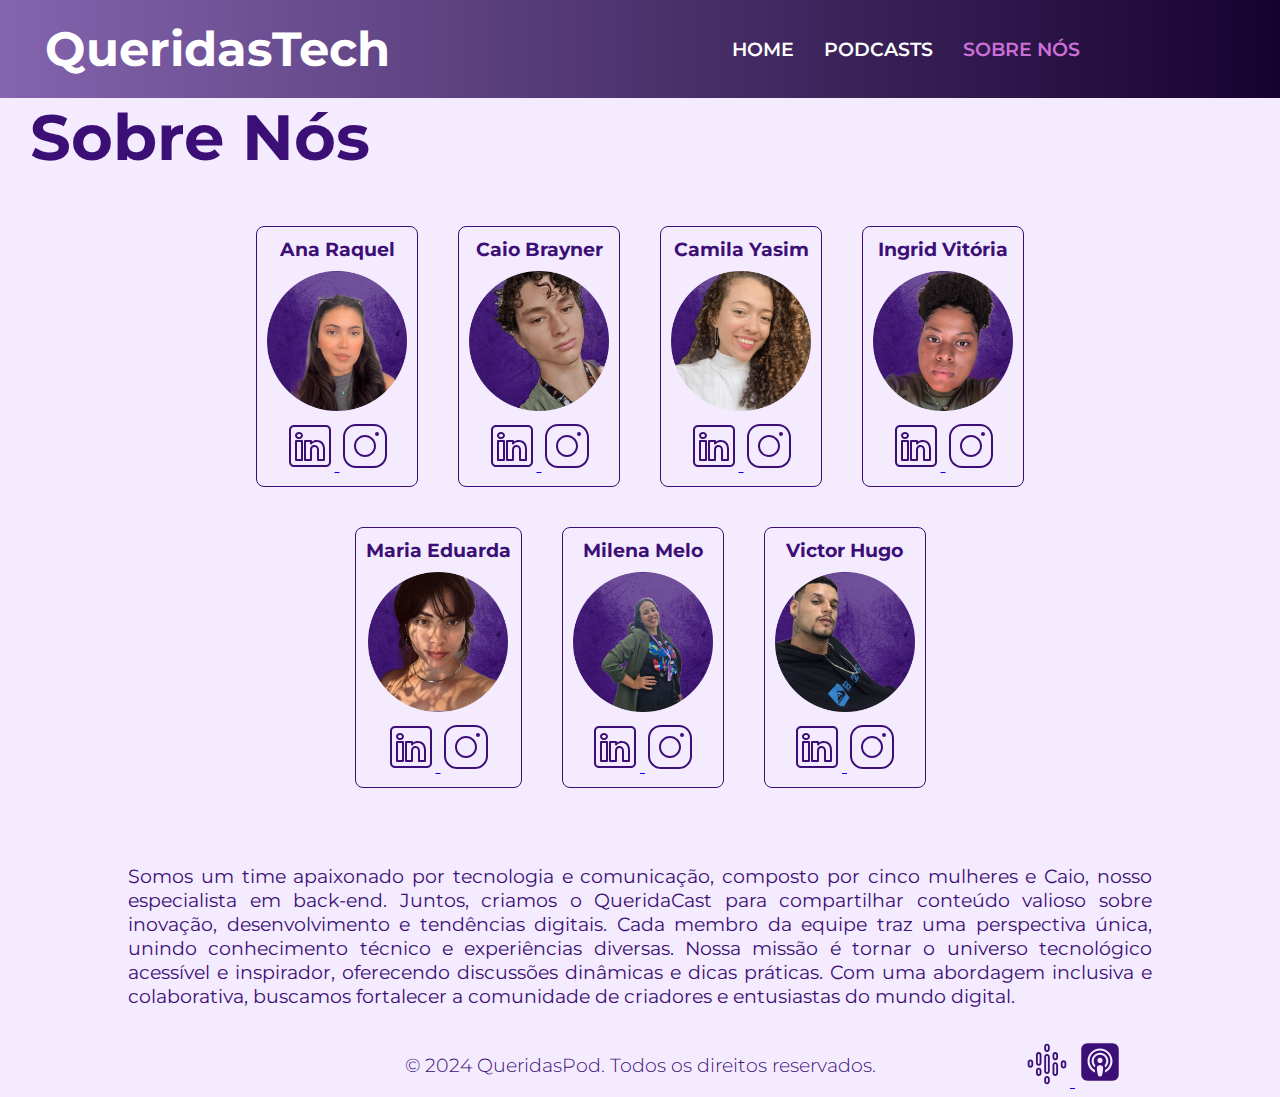
==== commit 03c852dd: "concertando o nome" ====
--- a/pages/quemSomos.html
+++ b/pages/quemSomos.html
@@ -12,7 +12,7 @@
 <body>
     <header>
         <div class="headerTitle">
-            <h1>QueridasPod</h1>
+            <h1>QueridasTech</h1>
             <div class="navbar">
                 <nav>
                     <ul>
